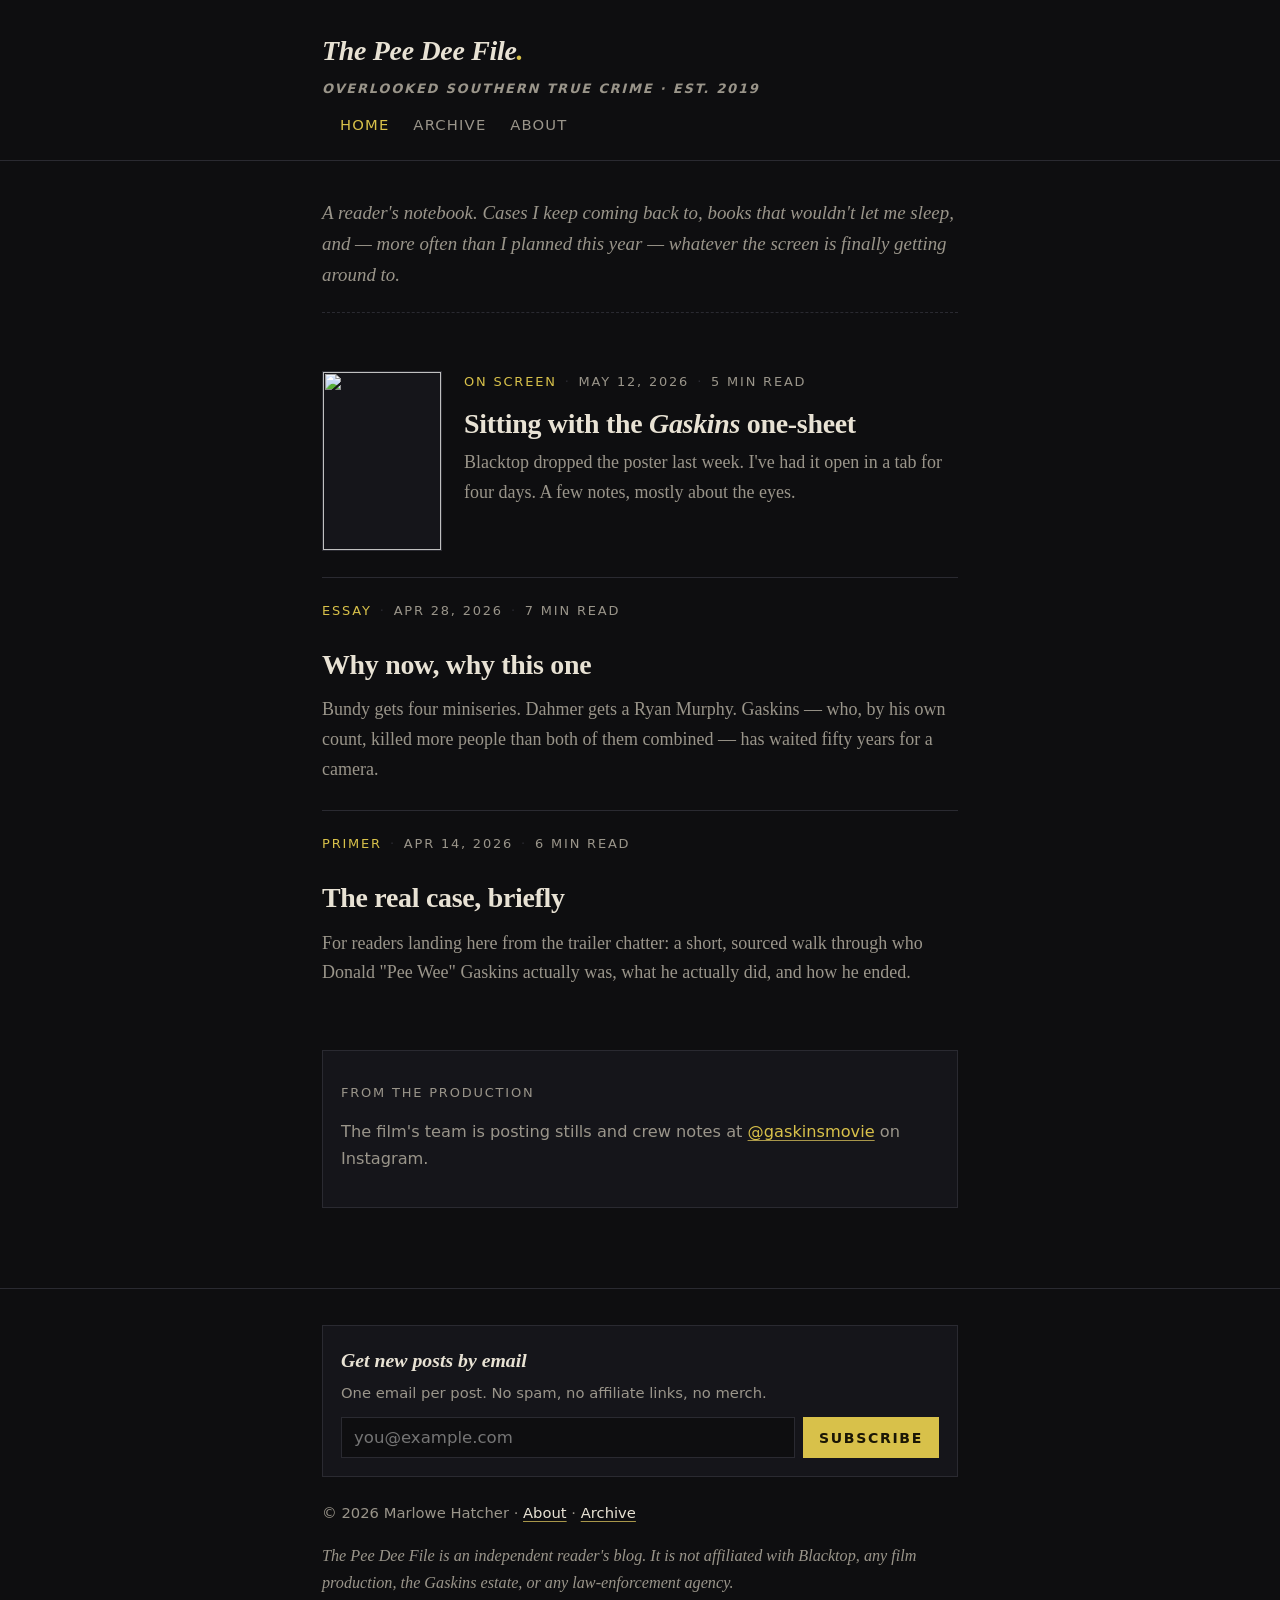
==== index.html @ aaaa408f "Update poster references to point to assets/ where image was uploaded" ====
<!doctype html>
<html lang="en">
<head>
  <meta charset="utf-8">
  <meta name="viewport" content="width=device-width,initial-scale=1">
  <title>The Pee Dee File — overlooked Southern true crime</title>
  <meta name="description" content="A reader's notebook on overlooked Southern true crime, kept by Marlowe Hatcher.">
  <link rel="stylesheet" href="assets/css/style.css">
  <meta property="og:title" content="The Pee Dee File">
  <meta property="og:description" content="A reader's notebook on overlooked Southern true crime.">
  <meta property="og:type" content="website">
  <meta name="twitter:card" content="summary">
  <!-- Analytics: Plausible (swap data-domain for your own) -->
  <script defer data-domain="peedeefile.example" src="https://plausible.io/js/script.js"></script>
</head>
<body>
  <header class="masthead">
    <div class="container masthead-inner">
      <a class="brand" href="./">The Pee Dee File<span class="dot">.</span>
        <span class="tagline">Overlooked Southern true crime · est. 2019</span>
      </a>
      <nav class="nav" aria-label="Primary">
        <a href="./" aria-current="page">Home</a>
        <a href="archive.html">Archive</a>
        <a href="about.html">About</a>
      </nav>
    </div>
  </header>

  <main class="container">
    <p class="lede">A reader's notebook. Cases I keep coming back to, books that wouldn't let me sleep, and — more often than I planned this year — whatever the screen is finally getting around to.</p>

    <article class="post-card has-thumb">
      <a class="thumb" href="posts/poster-reaction.html" aria-hidden="true" tabindex="-1">
        <img src="assets/5e8c85be-13d2-4cdc-be91-5eb482a1c81d.jpeg" alt="" loading="lazy">
      </a>
      <div>
        <p class="post-meta"><span class="cat">On screen</span><span class="sep">·</span><time datetime="2026-05-12">May 12, 2026</time><span class="sep">·</span>5 min read</p>
        <h2><a href="posts/poster-reaction.html">Sitting with the <em>Gaskins</em> one-sheet</a></h2>
        <p class="dek">Blacktop dropped the poster last week. I've had it open in a tab for four days. A few notes, mostly about the eyes.</p>
      </div>
    </article>

    <article class="post-card">
      <p class="post-meta"><span class="cat">Essay</span><span class="sep">·</span><time datetime="2026-04-28">Apr 28, 2026</time><span class="sep">·</span>7 min read</p>
      <h2><a href="posts/why-now-why-this-story.html">Why now, why this one</a></h2>
      <p class="dek">Bundy gets four miniseries. Dahmer gets a Ryan Murphy. Gaskins — who, by his own count, killed more people than both of them combined — has waited fifty years for a camera.</p>
    </article>

    <article class="post-card">
      <p class="post-meta"><span class="cat">Primer</span><span class="sep">·</span><time datetime="2026-04-14">Apr 14, 2026</time><span class="sep">·</span>6 min read</p>
      <h2><a href="posts/the-real-case-briefly.html">The real case, briefly</a></h2>
      <p class="dek">For readers landing here from the trailer chatter: a short, sourced walk through who Donald "Pee Wee" Gaskins actually was, what he actually did, and how he ended.</p>
    </article>

    <aside class="ig-card" aria-label="From the production">
      <p class="ig-head">From the production</p>
      <blockquote class="instagram-media" data-instgrm-permalink="https://www.instagram.com/gaskinsmovie/" data-instgrm-version="14" style="margin:0;">
        <p class="ig-fallback">The film's team is posting stills and crew notes at <a href="https://www.instagram.com/gaskinsmovie/" target="_blank" rel="noopener">@gaskinsmovie</a> on Instagram.</p>
      </blockquote>
      <script async src="//www.instagram.com/embed.js"></script>
    </aside>
  </main>

  <footer class="site-footer">
    <div class="container">
      <section class="newsletter" aria-label="Subscribe by email">
        <h4>Get new posts by email</h4>
        <p>One email per post. No spam, no affiliate links, no merch.</p>
        <form class="buttondown-form" action="https://buttondown.email/api/emails/embed-subscribe/YOUR-BUTTONDOWN-USERNAME" method="post" target="_blank">
          <input type="email" name="email" placeholder="you@example.com" aria-label="Email address" required>
          <button type="submit">Subscribe</button>
        </form>
      </section>
      <p>© 2026 Marlowe Hatcher · <a href="about.html">About</a> · <a href="archive.html">Archive</a></p>
      <p class="disclaimer">The Pee Dee File is an independent reader's blog. It is not affiliated with Blacktop, any film production, the Gaskins estate, or any law-enforcement agency.</p>
    </div>
  </footer>
  <script src="assets/js/main.js" defer></script>
</body>
</html>
---- assets/css/style.css ----
:root {
  --bg: #0e0e10;
  --surface: #15151a;
  --surface-2: #1c1c22;
  --text: #e8e2d4;
  --muted: #9a958a;
  --rule: #2a2a31;
  --accent: #d8c14a;
  --accent-dim: #a8964a;
  --danger: #c54a3b;
  --serif: "Source Serif 4", "Source Serif Pro", Georgia, "Times New Roman", serif;
  --sans: "Inter", system-ui, -apple-system, "Segoe UI", Roboto, sans-serif;
  --measure: 680px;
}

* { box-sizing: border-box; }

html, body {
  margin: 0;
  padding: 0;
  background: var(--bg);
  color: var(--text);
  font-family: var(--serif);
  font-size: 18px;
  line-height: 1.65;
  -webkit-font-smoothing: antialiased;
  text-rendering: optimizeLegibility;
}

img { max-width: 100%; height: auto; display: block; }

a {
  color: var(--text);
  text-decoration: underline;
  text-decoration-color: var(--accent-dim);
  text-underline-offset: 3px;
  text-decoration-thickness: 1px;
  transition: color .15s ease, text-decoration-color .15s ease;
}
a:hover { color: var(--accent); text-decoration-color: var(--accent); }

.container {
  max-width: var(--measure);
  margin: 0 auto;
  padding: 0 22px;
}

.wide {
  max-width: 940px;
  margin: 0 auto;
  padding: 0 22px;
}

/* ── Masthead ─────────────────────────────────────────────── */
.masthead {
  border-bottom: 1px solid var(--rule);
  padding: 28px 0 22px;
  margin-bottom: 36px;
}
.masthead-inner {
  display: flex;
  align-items: baseline;
  justify-content: space-between;
  flex-wrap: wrap;
  gap: 14px;
}
.brand {
  font-family: var(--serif);
  font-weight: 700;
  font-style: italic;
  font-size: 1.55rem;
  letter-spacing: -.01em;
  color: var(--text);
  text-decoration: none;
}
.brand .dot { color: var(--accent); }
.tagline {
  display: block;
  font-family: var(--sans);
  font-size: .72rem;
  letter-spacing: .14em;
  text-transform: uppercase;
  color: var(--muted);
  margin-top: 4px;
}
.nav {
  font-family: var(--sans);
  font-size: .82rem;
  letter-spacing: .08em;
  text-transform: uppercase;
}
.nav a {
  margin-left: 18px;
  text-decoration: none;
  color: var(--muted);
}
.nav a:hover, .nav a[aria-current="page"] { color: var(--accent); }

/* ── Post list ────────────────────────────────────────────── */
.lede {
  font-family: var(--serif);
  font-style: italic;
  color: var(--muted);
  font-size: 1.05rem;
  margin: 0 0 36px;
  padding-bottom: 22px;
  border-bottom: 1px dashed var(--rule);
}

.post-card {
  display: grid;
  grid-template-columns: 1fr;
  gap: 6px;
  padding: 22px 0 26px;
  border-bottom: 1px solid var(--rule);
}
.post-card:last-of-type { border-bottom: none; }

.post-card.has-thumb {
  grid-template-columns: 120px 1fr;
  gap: 22px;
}
.post-card .thumb {
  width: 120px;
  aspect-ratio: 2/3;
  background: var(--surface);
  border: 1px solid var(--rule);
  overflow: hidden;
}
.post-card .thumb img { width: 100%; height: 100%; object-fit: cover; }

.post-meta {
  font-family: var(--sans);
  font-size: .72rem;
  letter-spacing: .14em;
  text-transform: uppercase;
  color: var(--muted);
}
.post-meta .cat { color: var(--accent); }
.post-meta .sep { color: var(--rule); margin: 0 8px; }

.post-card h2 {
  font-family: var(--serif);
  font-size: 1.55rem;
  line-height: 1.2;
  margin: 6px 0 8px;
  letter-spacing: -.01em;
}
.post-card h2 a { text-decoration: none; }
.post-card .dek {
  color: var(--muted);
  margin: 0;
  font-size: 1rem;
}

/* ── Article ──────────────────────────────────────────────── */
.article-header {
  margin-bottom: 30px;
  padding-bottom: 22px;
  border-bottom: 1px dashed var(--rule);
}
.article-header h1 {
  font-family: var(--serif);
  font-size: 2.2rem;
  line-height: 1.15;
  letter-spacing: -.015em;
  margin: 10px 0 12px;
}
.article-header .dek {
  font-style: italic;
  color: var(--muted);
  font-size: 1.1rem;
  margin: 0;
}
.byline {
  font-family: var(--sans);
  font-size: .78rem;
  letter-spacing: .1em;
  text-transform: uppercase;
  color: var(--muted);
  margin-top: 18px;
}
.byline .author { color: var(--text); }

.hero {
  margin: 28px 0 6px;
  border: 1px solid var(--rule);
  background: var(--surface);
}
.hero img { width: 100%; }
.hero-caption {
  font-family: var(--sans);
  font-size: .78rem;
  color: var(--muted);
  text-align: center;
  margin: 8px 0 28px;
}

article p { margin: 0 0 1.1em; }
article h2 {
  font-family: var(--serif);
  font-size: 1.4rem;
  margin: 2em 0 .5em;
  letter-spacing: -.01em;
}
article blockquote {
  margin: 1.4em 0;
  padding: .2em 0 .2em 18px;
  border-left: 3px solid var(--accent);
  color: var(--text);
  font-style: italic;
  font-size: 1.05rem;
}
article hr {
  border: 0;
  border-top: 1px dashed var(--rule);
  margin: 2em 0;
}
.content-warning {
  font-family: var(--sans);
  font-size: .82rem;
  background: var(--surface);
  border-left: 3px solid var(--danger);
  padding: 12px 14px;
  color: var(--muted);
  margin: 0 0 28px;
}
.content-warning strong { color: var(--text); letter-spacing: .04em; }

/* ── IG embed card ────────────────────────────────────────── */
.ig-card {
  margin: 36px 0 0;
  padding: 18px;
  background: var(--surface);
  border: 1px solid var(--rule);
}
.ig-card .ig-head {
  font-family: var(--sans);
  font-size: .72rem;
  letter-spacing: .14em;
  text-transform: uppercase;
  color: var(--muted);
  margin-bottom: 12px;
}
.ig-card .ig-fallback {
  font-family: var(--sans);
  font-size: .9rem;
  color: var(--muted);
}
.ig-card .ig-fallback a { color: var(--accent); }

/* ── Comments ─────────────────────────────────────────────── */
.comments {
  margin-top: 48px;
  padding-top: 24px;
  border-top: 1px solid var(--rule);
}
.comments h3 {
  font-family: var(--sans);
  font-size: .78rem;
  letter-spacing: .14em;
  text-transform: uppercase;
  color: var(--muted);
  margin: 0 0 12px;
}
.comments-placeholder {
  font-family: var(--sans);
  font-size: .88rem;
  color: var(--muted);
  padding: 18px;
  background: var(--surface);
  border: 1px dashed var(--rule);
}
.comments-placeholder code {
  background: var(--surface-2);
  padding: 1px 6px;
  font-size: .82rem;
}

/* ── Footer + newsletter ─────────────────────────────────── */
.site-footer {
  margin-top: 80px;
  padding: 36px 0 28px;
  border-top: 1px solid var(--rule);
  font-family: var(--sans);
  font-size: .82rem;
  color: var(--muted);
}
.newsletter {
  margin: 0 0 24px;
  padding: 18px;
  background: var(--surface);
  border: 1px solid var(--rule);
}
.newsletter h4 {
  font-family: var(--serif);
  font-style: italic;
  font-weight: 600;
  font-size: 1.1rem;
  color: var(--text);
  margin: 0 0 4px;
}
.newsletter p { margin: 0 0 12px; color: var(--muted); }
.newsletter form {
  display: flex;
  gap: 8px;
  flex-wrap: wrap;
}
.newsletter input[type="email"] {
  flex: 1 1 220px;
  background: var(--bg);
  border: 1px solid var(--rule);
  color: var(--text);
  font-family: var(--sans);
  font-size: .92rem;
  padding: 10px 12px;
  outline: none;
}
.newsletter input[type="email"]:focus { border-color: var(--accent); }
.newsletter button {
  background: var(--accent);
  color: #1a1605;
  border: 0;
  font-family: var(--sans);
  font-size: .78rem;
  letter-spacing: .12em;
  text-transform: uppercase;
  font-weight: 600;
  padding: 10px 16px;
  cursor: pointer;
}
.newsletter button:hover { background: #ead46a; }
.newsletter .thanks { color: var(--accent); font-family: var(--sans); font-size: .9rem; }

.disclaimer {
  font-style: italic;
  color: var(--muted);
  margin-top: 18px;
  font-family: var(--serif);
  font-size: .9rem;
}

/* ── Utility / responsive ─────────────────────────────────── */
@media (max-width: 540px) {
  body { font-size: 17px; }
  .masthead-inner { flex-direction: column; align-items: flex-start; }
  .nav a { margin: 0 16px 0 0; }
  .post-card.has-thumb { grid-template-columns: 1fr; }
  .post-card.has-thumb .thumb { width: 100%; max-width: 220px; aspect-ratio: 2/3; }
  .article-header h1 { font-size: 1.7rem; }
}

::selection { background: var(--accent); color: #1a1605; }
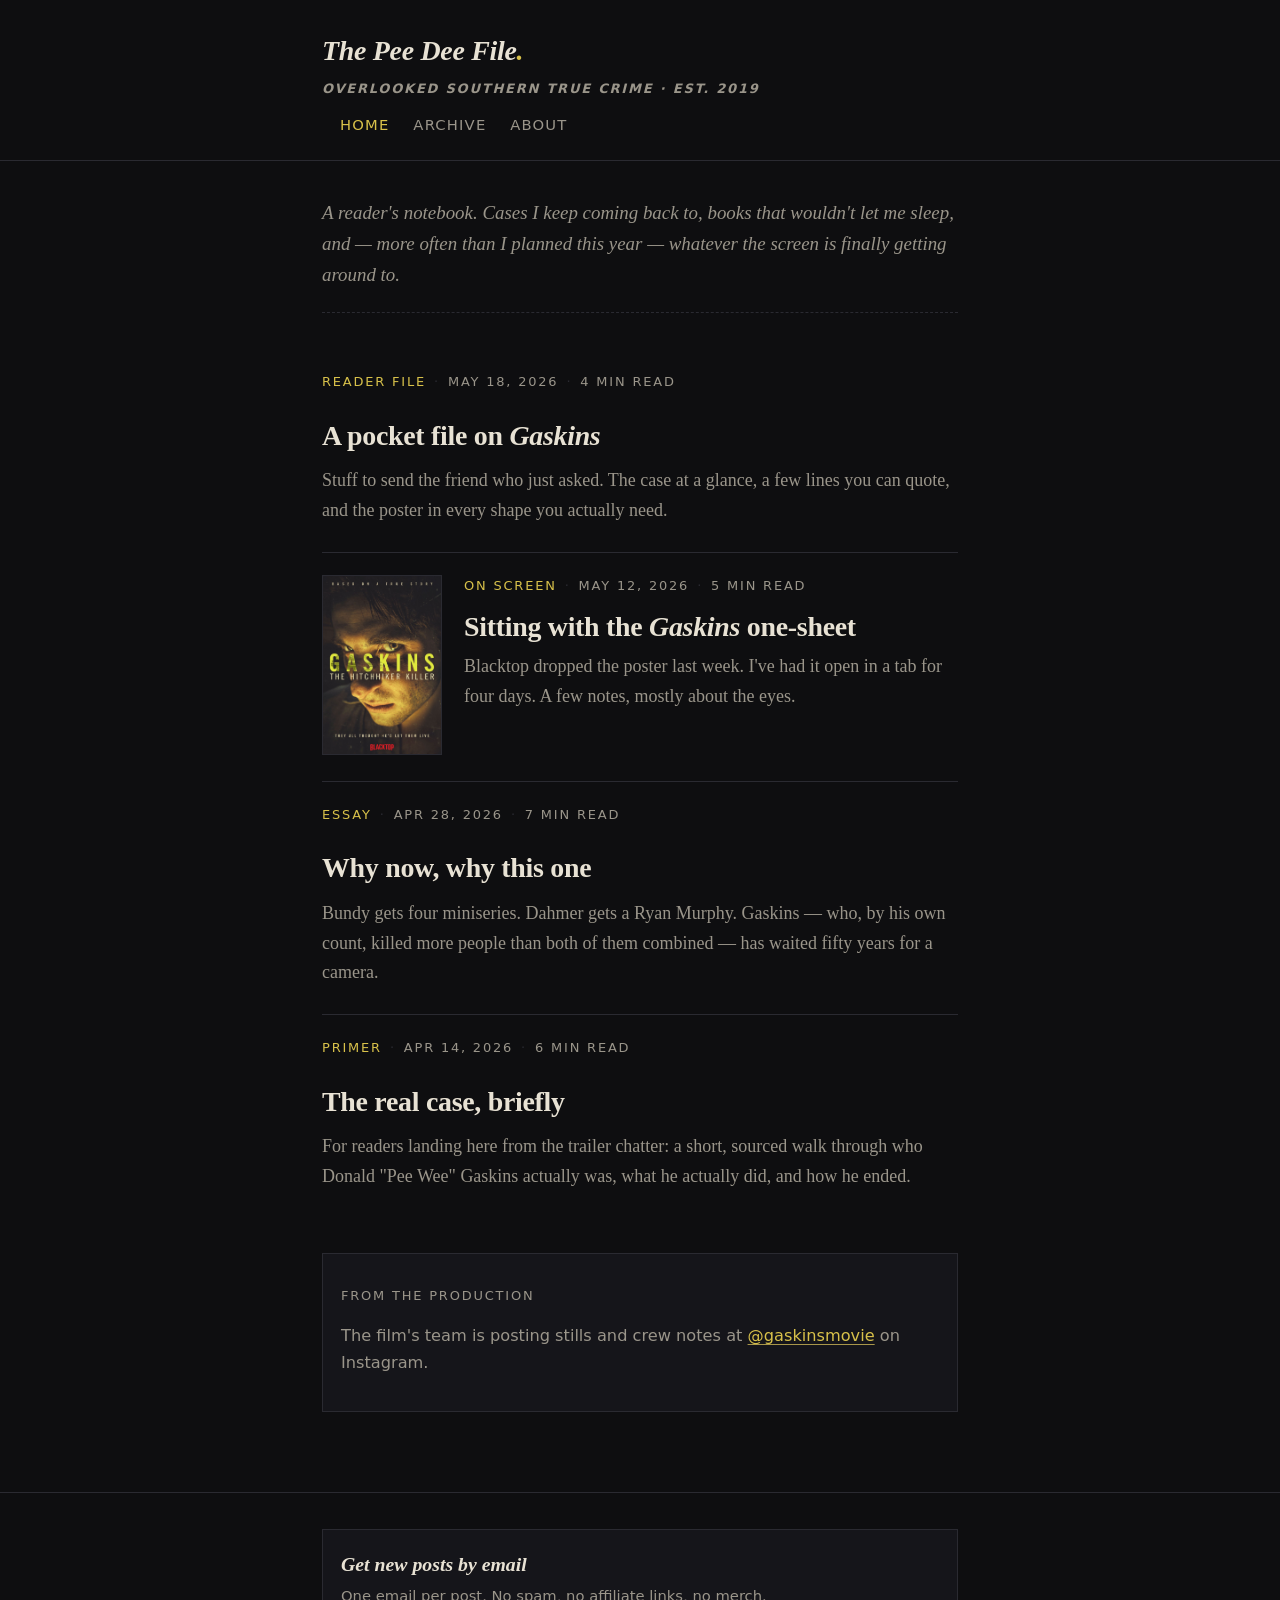
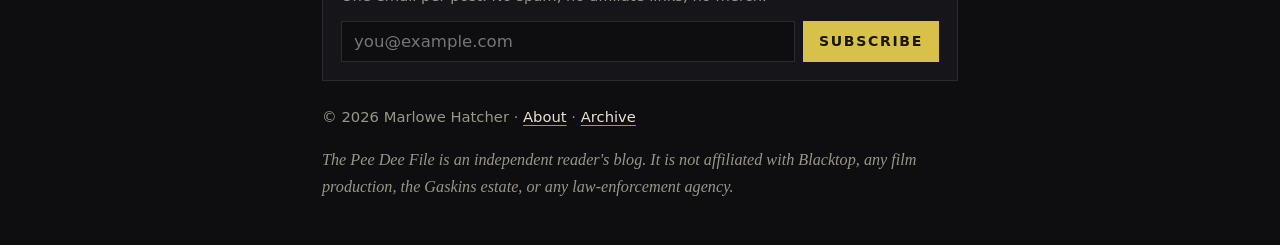
==== commit d4f6837a: "Add 'pocket file' shareables post and social card images A creator/reader kit page in Marlowe's voic" ====
--- a/index.html
+++ b/index.html
@@ -8,8 +8,10 @@
   <link rel="stylesheet" href="assets/css/style.css">
   <meta property="og:title" content="The Pee Dee File">
   <meta property="og:description" content="A reader's notebook on overlooked Southern true crime.">
+  <meta property="og:image" content="assets/kit/gaskins-og-1200x630.jpg">
   <meta property="og:type" content="website">
-  <meta name="twitter:card" content="summary">
+  <meta name="twitter:card" content="summary_large_image">
+  <meta name="twitter:image" content="assets/kit/gaskins-og-1200x630.jpg">
   <!-- Analytics: Plausible (swap data-domain for your own) -->
   <script defer data-domain="peedeefile.example" src="https://plausible.io/js/script.js"></script>
 </head>
@@ -29,6 +31,12 @@
 
   <main class="container">
     <p class="lede">A reader's notebook. Cases I keep coming back to, books that wouldn't let me sleep, and — more often than I planned this year — whatever the screen is finally getting around to.</p>
+
+    <article class="post-card">
+      <p class="post-meta"><span class="cat">Reader file</span><span class="sep">·</span><time datetime="2026-05-18">May 18, 2026</time><span class="sep">·</span>4 min read</p>
+      <h2><a href="posts/pocket-file-gaskins.html">A pocket file on <em>Gaskins</em></a></h2>
+      <p class="dek">Stuff to send the friend who just asked. The case at a glance, a few lines you can quote, and the poster in every shape you actually need.</p>
+    </article>
 
     <article class="post-card has-thumb">
       <a class="thumb" href="posts/poster-reaction.html" aria-hidden="true" tabindex="-1">
--- a/assets/css/style.css
+++ b/assets/css/style.css
@@ -340,6 +340,132 @@
   font-size: .9rem;
 }
 
+/* ── Pocket file / shareables ─────────────────────────────── */
+.quote-card {
+  background: var(--surface);
+  border: 1px solid var(--rule);
+  border-left: 3px solid var(--accent);
+  padding: 22px 24px;
+  margin: 18px 0;
+}
+.quote-card p {
+  font-family: var(--serif);
+  font-style: italic;
+  font-size: 1.18rem;
+  line-height: 1.45;
+  margin: 0 0 12px;
+  color: var(--text);
+}
+.quote-card .attr {
+  font-family: var(--sans);
+  font-size: .72rem;
+  letter-spacing: .14em;
+  text-transform: uppercase;
+  color: var(--muted);
+  margin: 0;
+}
+.quote-card .attr a { color: var(--muted); text-decoration-color: var(--rule); }
+.quote-card .attr a:hover { color: var(--accent); text-decoration-color: var(--accent); }
+
+.stat-grid {
+  display: grid;
+  grid-template-columns: repeat(2, 1fr);
+  gap: 1px;
+  background: var(--rule);
+  border: 1px solid var(--rule);
+  margin: 24px 0;
+}
+.stat-grid .stat {
+  background: var(--surface);
+  padding: 18px 18px 16px;
+}
+.stat-grid .num {
+  font-family: var(--serif);
+  font-size: 2rem;
+  line-height: 1.1;
+  color: var(--accent);
+  letter-spacing: -.01em;
+  display: block;
+}
+.stat-grid .label {
+  font-family: var(--sans);
+  font-size: .72rem;
+  letter-spacing: .14em;
+  text-transform: uppercase;
+  color: var(--muted);
+  margin-top: 4px;
+  display: block;
+}
+
+.kit-grid {
+  display: grid;
+  grid-template-columns: repeat(2, 1fr);
+  gap: 14px;
+  margin: 18px 0 8px;
+}
+.kit-card {
+  background: var(--surface);
+  border: 1px solid var(--rule);
+  padding: 14px;
+  display: flex;
+  flex-direction: column;
+  gap: 10px;
+}
+.kit-card .preview {
+  background: var(--bg);
+  border: 1px solid var(--rule);
+  aspect-ratio: 16/9;
+  overflow: hidden;
+  display: flex;
+  align-items: center;
+  justify-content: center;
+}
+.kit-card .preview img { max-width: 100%; max-height: 100%; object-fit: contain; }
+.kit-card .kit-label {
+  font-family: var(--sans);
+  font-size: .82rem;
+  color: var(--text);
+  margin: 0;
+}
+.kit-card .kit-dims {
+  font-family: var(--sans);
+  font-size: .7rem;
+  letter-spacing: .12em;
+  text-transform: uppercase;
+  color: var(--muted);
+  margin: 0;
+}
+.kit-card .dl {
+  font-family: var(--sans);
+  font-size: .72rem;
+  letter-spacing: .12em;
+  text-transform: uppercase;
+  color: var(--accent);
+  text-decoration: none;
+  border: 1px solid var(--accent-dim);
+  padding: 8px 10px;
+  text-align: center;
+  margin-top: auto;
+}
+.kit-card .dl:hover { background: var(--accent); color: #1a1605; }
+
+.tag-row {
+  font-family: var(--sans);
+  font-size: .85rem;
+  color: var(--muted);
+  line-height: 2;
+  margin: 8px 0 1.4em;
+}
+.tag-row code {
+  background: var(--surface-2);
+  border: 1px solid var(--rule);
+  color: var(--text);
+  padding: 2px 8px;
+  margin-right: 6px;
+  font-size: .82rem;
+  font-family: var(--sans);
+}
+
 /* ── Utility / responsive ─────────────────────────────────── */
 @media (max-width: 540px) {
   body { font-size: 17px; }
@@ -348,6 +474,8 @@
   .post-card.has-thumb { grid-template-columns: 1fr; }
   .post-card.has-thumb .thumb { width: 100%; max-width: 220px; aspect-ratio: 2/3; }
   .article-header h1 { font-size: 1.7rem; }
+  .stat-grid { grid-template-columns: 1fr; }
+  .kit-grid { grid-template-columns: 1fr; }
 }
 
 ::selection { background: var(--accent); color: #1a1605; }
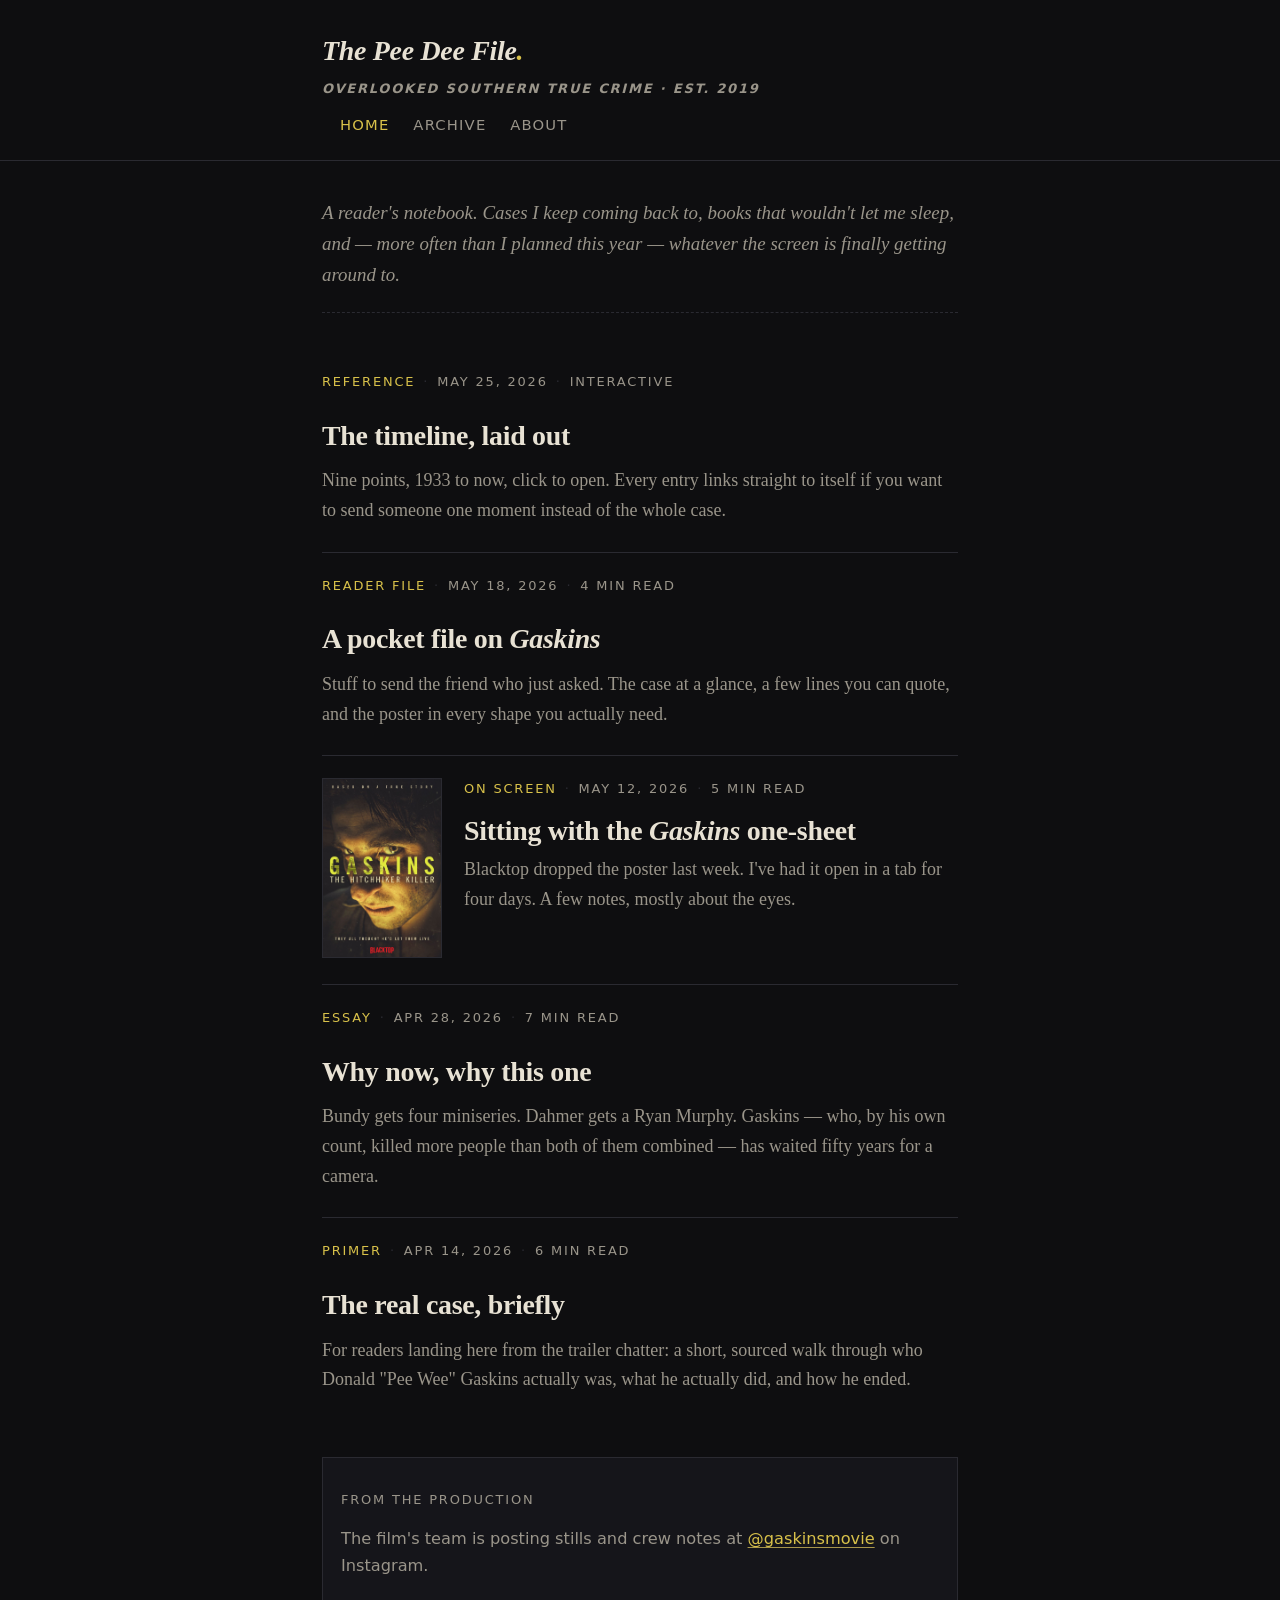
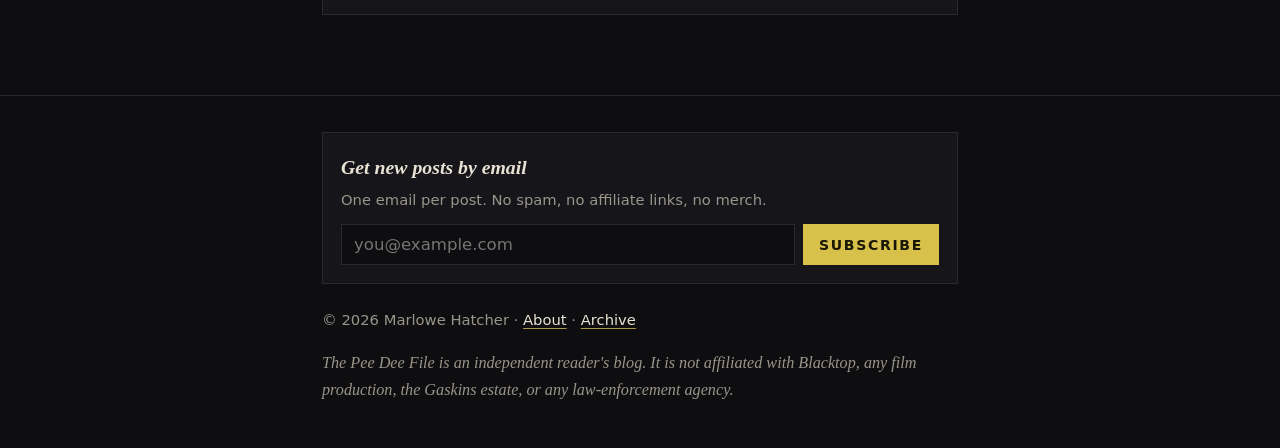
==== commit f3b7a23d: "Add interactive, deep-linkable Gaskins case timeline Nine-entry vertical timeline (1933 to the 2026 " ====
--- a/index.html
+++ b/index.html
@@ -31,6 +31,12 @@
 
   <main class="container">
     <p class="lede">A reader's notebook. Cases I keep coming back to, books that wouldn't let me sleep, and — more often than I planned this year — whatever the screen is finally getting around to.</p>
+
+    <article class="post-card">
+      <p class="post-meta"><span class="cat">Reference</span><span class="sep">·</span><time datetime="2026-05-25">May 25, 2026</time><span class="sep">·</span>interactive</p>
+      <h2><a href="posts/gaskins-timeline.html">The timeline, laid out</a></h2>
+      <p class="dek">Nine points, 1933 to now, click to open. Every entry links straight to itself if you want to send someone one moment instead of the whole case.</p>
+    </article>
 
     <article class="post-card">
       <p class="post-meta"><span class="cat">Reader file</span><span class="sep">·</span><time datetime="2026-05-18">May 18, 2026</time><span class="sep">·</span>4 min read</p>
--- a/assets/css/style.css
+++ b/assets/css/style.css
@@ -466,6 +466,95 @@
   font-family: var(--sans);
 }
 
+/* ── Interactive timeline ─────────────────────────────────── */
+.timeline {
+  position: relative;
+  margin: 26px 0 32px;
+  padding-left: 26px;
+}
+.timeline::before {
+  content: "";
+  position: absolute;
+  left: 5px;
+  top: 6px;
+  bottom: 6px;
+  width: 2px;
+  background: var(--rule);
+}
+.t-entry {
+  border: none;
+  background: none;
+  margin: 0;
+}
+.t-entry summary {
+  cursor: pointer;
+  list-style: none;
+  position: relative;
+  padding: 14px 0 14px 22px;
+  display: flex;
+  flex-wrap: wrap;
+  align-items: baseline;
+  gap: 10px;
+}
+.t-entry summary::-webkit-details-marker { display: none; }
+.t-entry summary::before {
+  content: "";
+  position: absolute;
+  left: -26px;
+  top: 20px;
+  width: 10px;
+  height: 10px;
+  border-radius: 50%;
+  background: var(--bg);
+  border: 2px solid var(--accent-dim);
+  transition: background .15s ease, border-color .15s ease;
+}
+.t-entry[open] summary::before {
+  background: var(--accent);
+  border-color: var(--accent);
+}
+.t-year {
+  font-family: var(--sans);
+  font-weight: 700;
+  font-size: .82rem;
+  letter-spacing: .06em;
+  color: var(--accent);
+  white-space: nowrap;
+}
+.t-title {
+  font-family: var(--serif);
+  font-size: 1.12rem;
+  color: var(--text);
+}
+.t-cat {
+  font-family: var(--sans);
+  font-size: .64rem;
+  letter-spacing: .12em;
+  text-transform: uppercase;
+  padding: 2px 8px;
+  border: 1px solid var(--rule);
+  color: var(--muted);
+}
+.t-cat.cat-murder, .t-cat.cat-deathrow { color: var(--danger); border-color: var(--danger); }
+.t-cat.cat-legal, .t-cat.cat-film { color: var(--accent); border-color: var(--accent-dim); }
+.t-body {
+  padding: 0 0 22px 22px;
+  color: var(--muted);
+}
+.t-body p { margin: 0 0 1em; }
+.t-copy {
+  font-family: var(--sans);
+  font-size: .7rem;
+  letter-spacing: .1em;
+  text-transform: uppercase;
+  color: var(--accent);
+  background: none;
+  border: 1px solid var(--accent-dim);
+  padding: 7px 10px;
+  cursor: pointer;
+}
+.t-copy:hover { background: var(--accent); color: #1a1605; }
+
 /* ── Utility / responsive ─────────────────────────────────── */
 @media (max-width: 540px) {
   body { font-size: 17px; }
@@ -476,6 +565,8 @@
   .article-header h1 { font-size: 1.7rem; }
   .stat-grid { grid-template-columns: 1fr; }
   .kit-grid { grid-template-columns: 1fr; }
+  .t-entry summary { flex-direction: column; gap: 4px; padding-left: 20px; }
+  .t-entry summary::before { left: -24px; }
 }
 
 ::selection { background: var(--accent); color: #1a1605; }
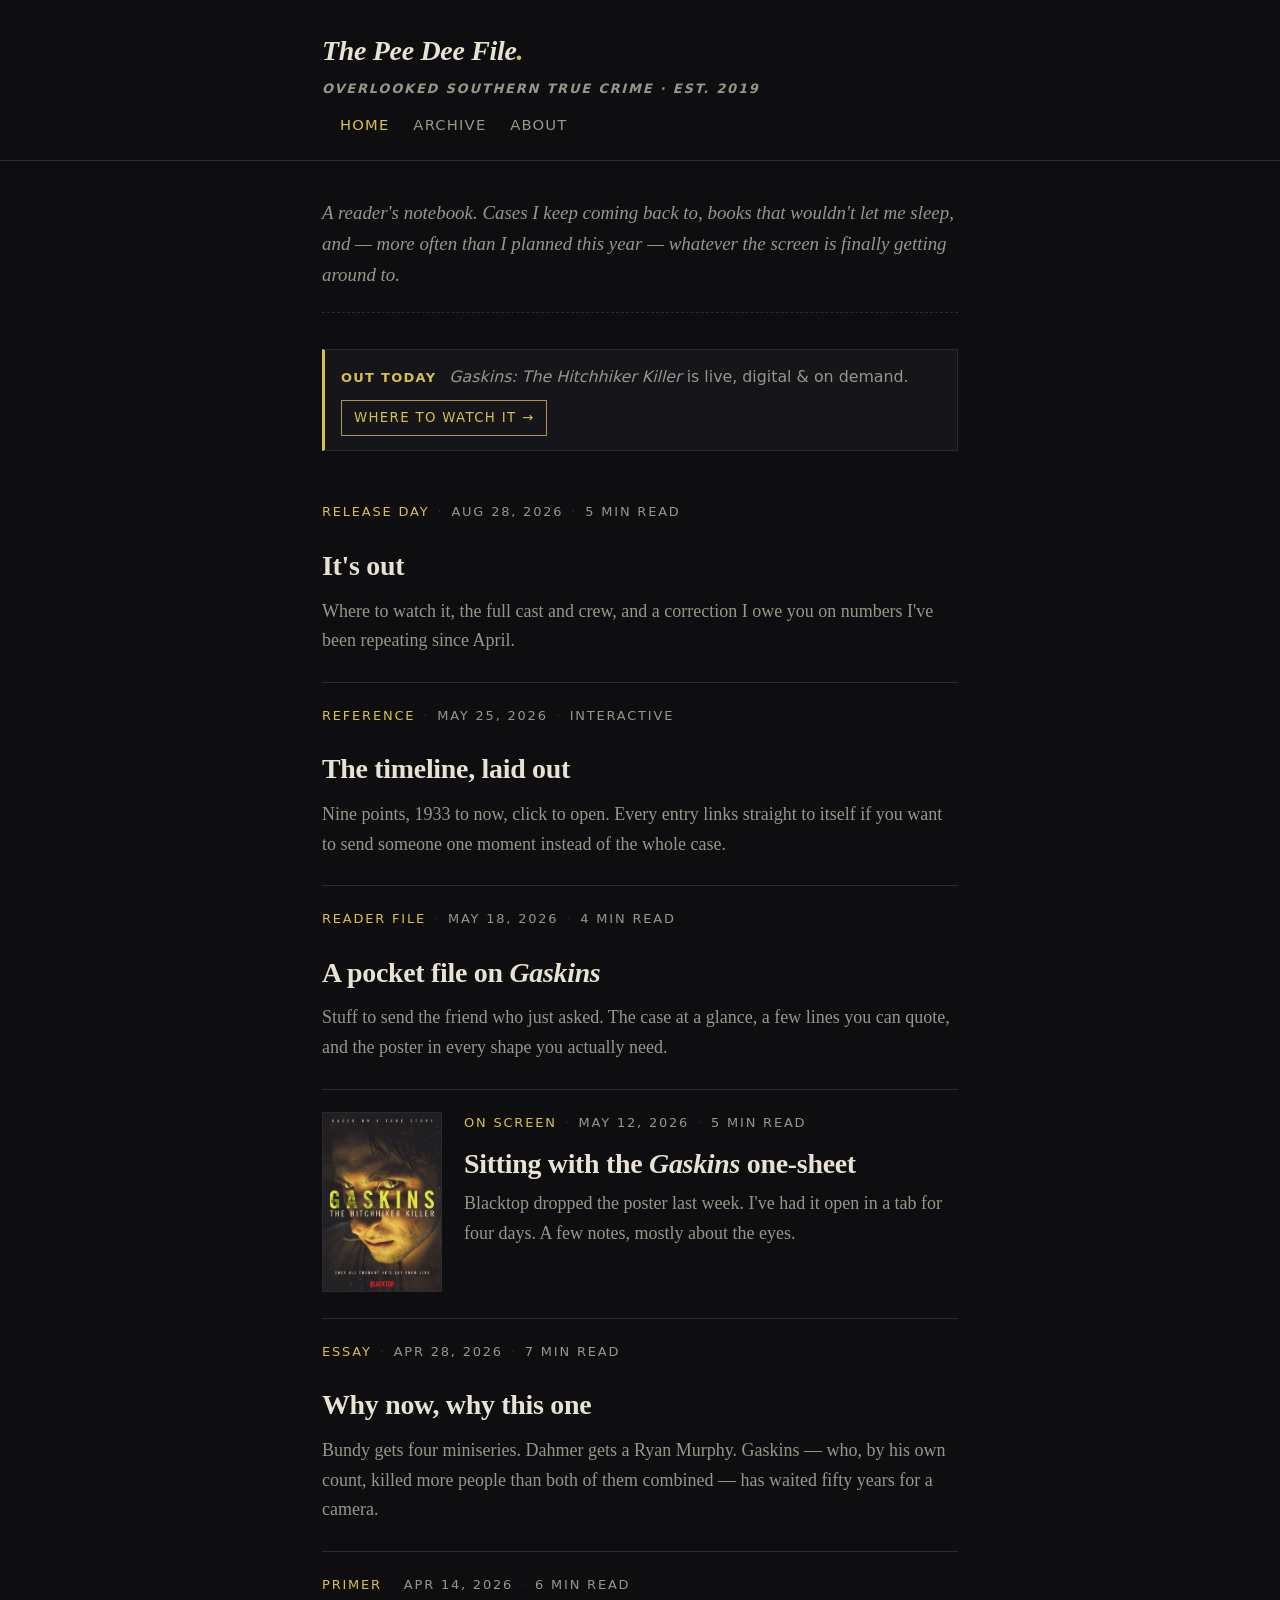
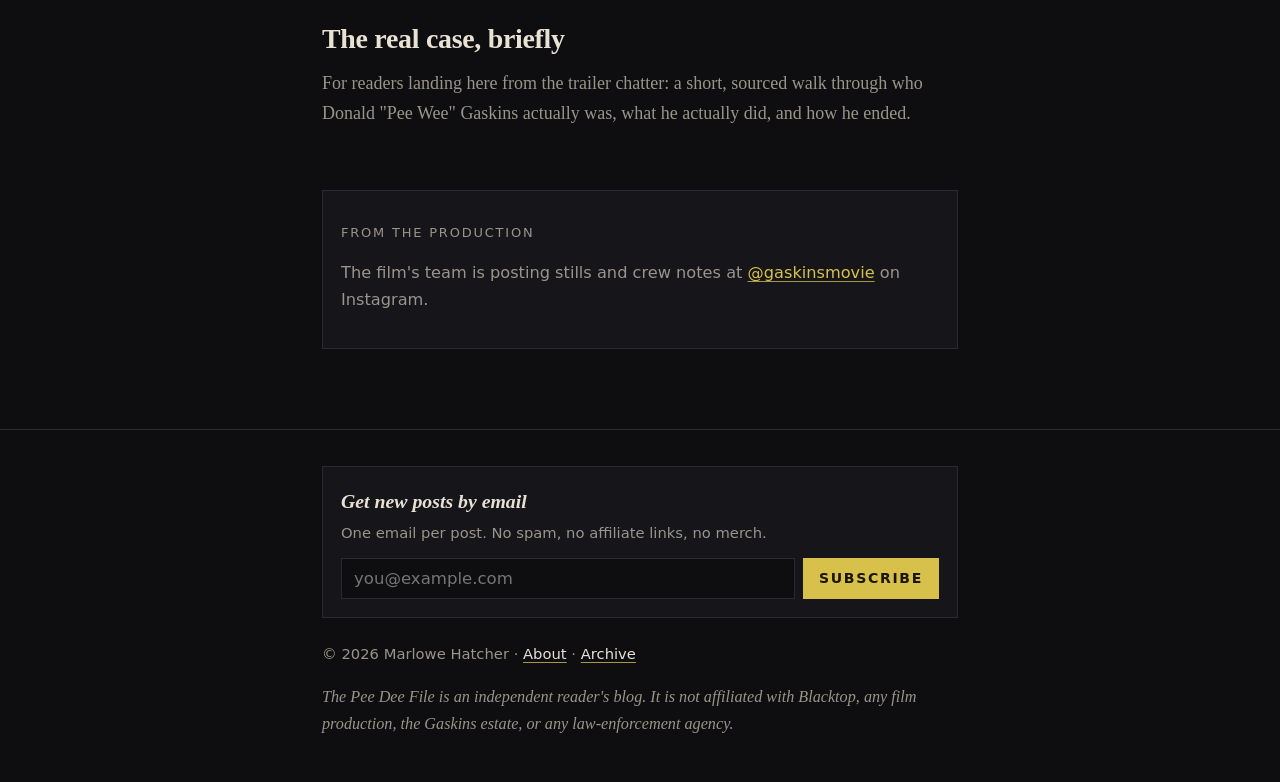
==== commit 70866f21: "Add release-day post with trailer, official credits, and a numbers correction Gaskins: The Hitchhike" ====
--- a/index.html
+++ b/index.html
@@ -31,6 +31,17 @@
 
   <main class="container">
     <p class="lede">A reader's notebook. Cases I keep coming back to, books that wouldn't let me sleep, and — more often than I planned this year — whatever the screen is finally getting around to.</p>
+
+    <div class="now-live">
+      <span><strong>Out today</strong> <em>Gaskins: The Hitchhiker Killer</em> is live, digital &amp; on demand.</span>
+      <a class="cta" href="posts/gaskins-out-now.html">Where to watch it →</a>
+    </div>
+
+    <article class="post-card">
+      <p class="post-meta"><span class="cat">Release day</span><span class="sep">·</span><time datetime="2026-08-28">Aug 28, 2026</time><span class="sep">·</span>5 min read</p>
+      <h2><a href="posts/gaskins-out-now.html">It's out</a></h2>
+      <p class="dek">Where to watch it, the full cast and crew, and a correction I owe you on numbers I've been repeating since April.</p>
+    </article>
 
     <article class="post-card">
       <p class="post-meta"><span class="cat">Reference</span><span class="sep">·</span><time datetime="2026-05-25">May 25, 2026</time><span class="sep">·</span>interactive</p>
--- a/assets/css/style.css
+++ b/assets/css/style.css
@@ -466,6 +466,89 @@
   font-family: var(--sans);
 }
 
+/* ── Release banner ───────────────────────────────────────── */
+.now-live {
+  font-family: var(--sans);
+  font-size: .88rem;
+  background: var(--surface);
+  border: 1px solid var(--rule);
+  border-left: 3px solid var(--accent);
+  padding: 14px 16px;
+  margin: 0 0 28px;
+  display: flex;
+  align-items: center;
+  justify-content: space-between;
+  flex-wrap: wrap;
+  gap: 10px;
+  color: var(--muted);
+}
+.now-live strong {
+  color: var(--accent);
+  letter-spacing: .1em;
+  text-transform: uppercase;
+  font-size: .72rem;
+  margin-right: 8px;
+}
+.now-live a.cta {
+  color: var(--accent);
+  text-decoration: none;
+  border: 1px solid var(--accent-dim);
+  padding: 6px 12px;
+  font-size: .74rem;
+  letter-spacing: .1em;
+  text-transform: uppercase;
+  white-space: nowrap;
+}
+.now-live a.cta:hover { background: var(--accent); color: #1a1605; }
+
+/* ── Video embed ──────────────────────────────────────────── */
+.video-embed {
+  position: relative;
+  width: 100%;
+  padding-top: 56.25%;
+  margin: 26px 0 8px;
+  background: var(--surface);
+  border: 1px solid var(--rule);
+}
+.video-embed iframe {
+  position: absolute;
+  inset: 0;
+  width: 100%;
+  height: 100%;
+  border: 0;
+}
+
+/* ── Credits table ────────────────────────────────────────── */
+.credits-table {
+  width: 100%;
+  border-collapse: collapse;
+  margin: 18px 0 28px;
+  font-family: var(--sans);
+  font-size: .88rem;
+}
+.credits-table td {
+  padding: 10px 0;
+  border-bottom: 1px solid var(--rule);
+  vertical-align: top;
+}
+.credits-table td:first-child {
+  color: var(--muted);
+  font-size: .7rem;
+  letter-spacing: .12em;
+  text-transform: uppercase;
+  width: 150px;
+  padding-right: 16px;
+  white-space: nowrap;
+}
+.credits-table td:last-child { color: var(--text); }
+
+.link-row {
+  font-family: var(--sans);
+  font-size: .92rem;
+  margin: 0 0 1.4em;
+}
+.link-row a { margin-right: 4px; }
+
 /* ── Interactive timeline ─────────────────────────────────── */
 .timeline {
   position: relative;
@@ -567,6 +650,12 @@
   .kit-grid { grid-template-columns: 1fr; }
   .t-entry summary { flex-direction: column; gap: 4px; padding-left: 20px; }
   .t-entry summary::before { left: -24px; }
+  .now-live { flex-direction: column; align-items: flex-start; }
+  .credits-table td:first-child { width: auto; display: block; padding-bottom: 2px; }
+  .credits-table td:last-child { display: block; padding-top: 0; }
+  .credits-table tr { display: block; padding: 10px 0; }
+  .credits-table td { border-bottom: none; padding: 0; }
+  .credits-table tr { border-bottom: 1px solid var(--rule); }
 }
 
 ::selection { background: var(--accent); color: #1a1605; }
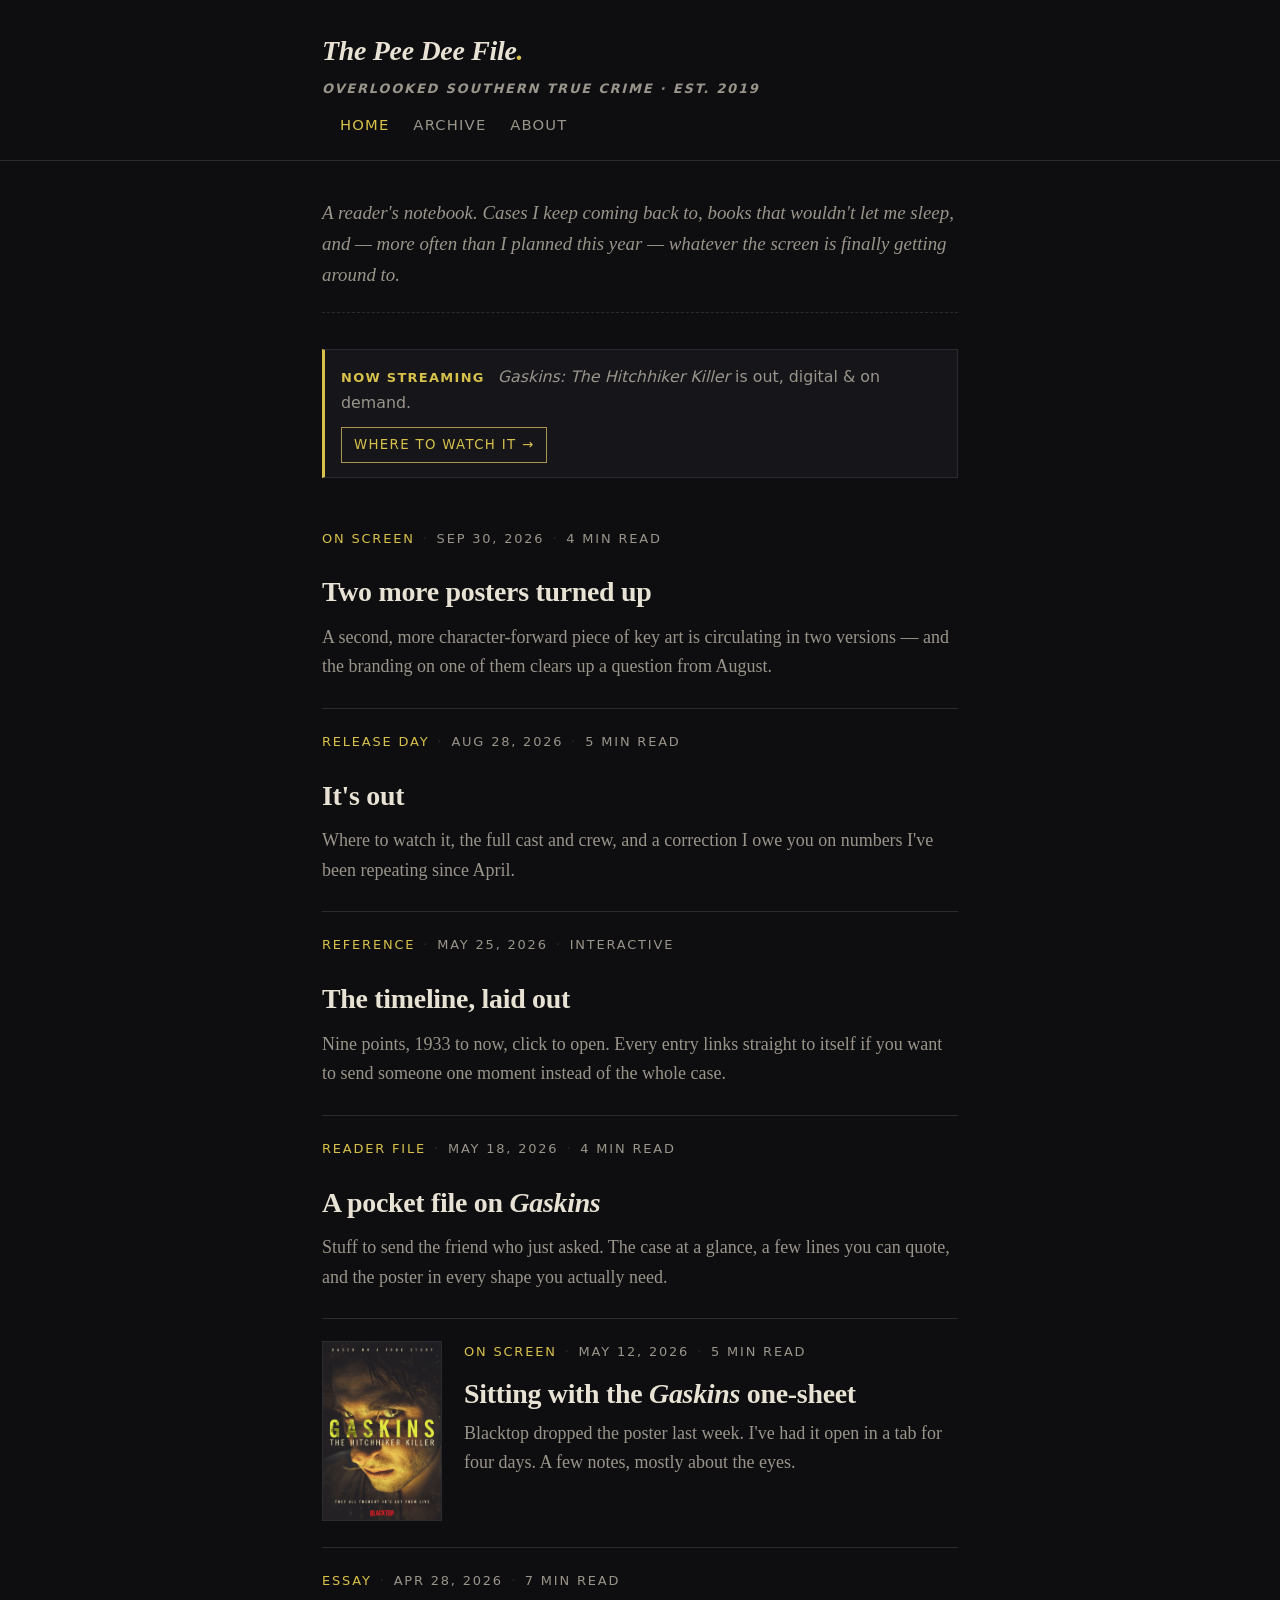
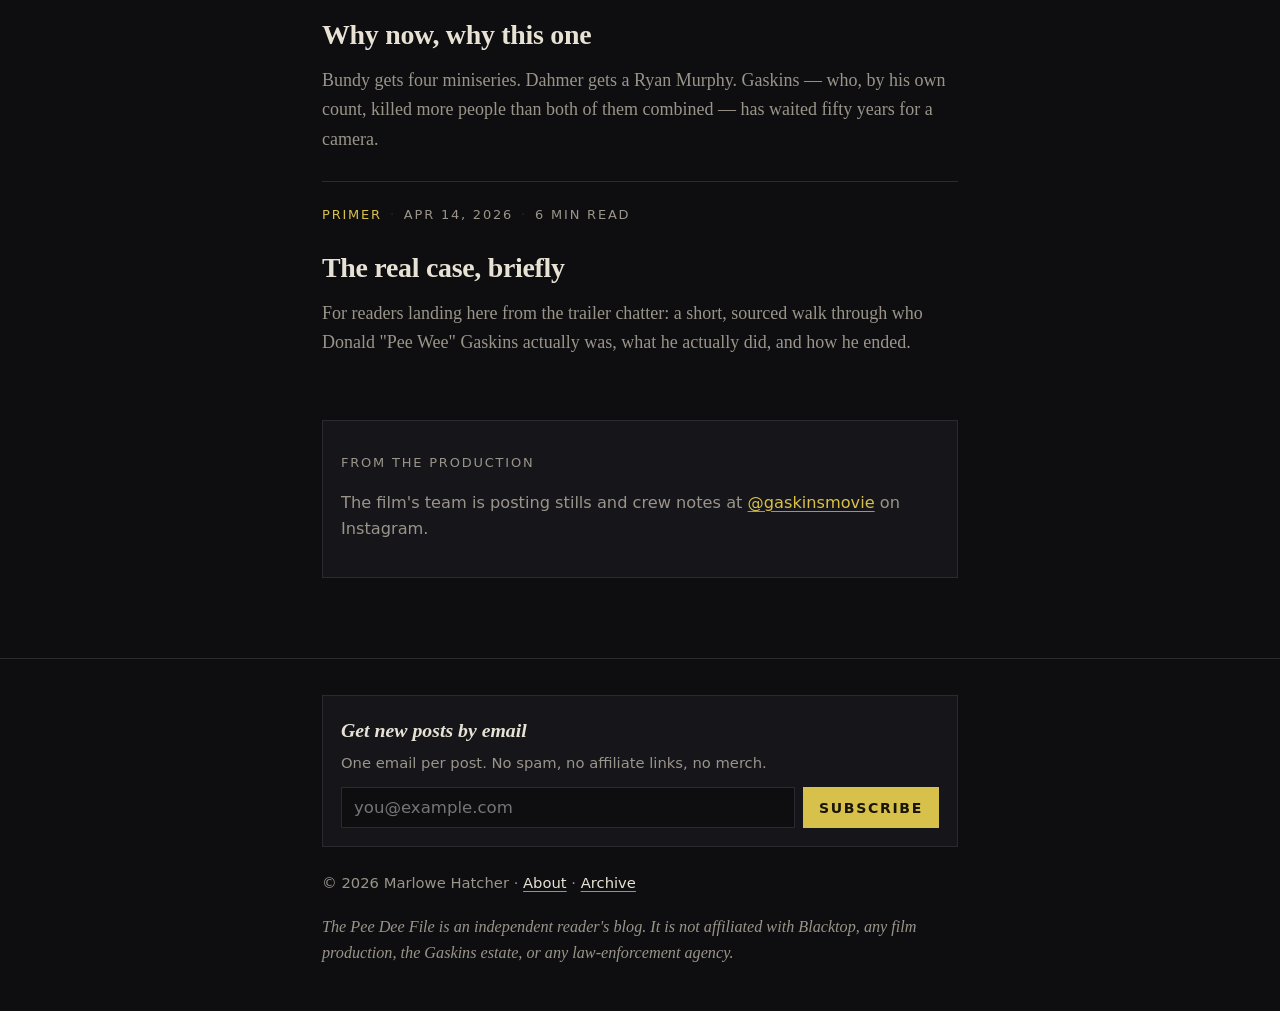
==== commit dafc9fa8: "Add two alternate posters and a post comparing them to the US one-sheet New key art surfaced: a char" ====
--- a/index.html
+++ b/index.html
@@ -33,9 +33,15 @@
     <p class="lede">A reader's notebook. Cases I keep coming back to, books that wouldn't let me sleep, and — more often than I planned this year — whatever the screen is finally getting around to.</p>
 
     <div class="now-live">
-      <span><strong>Out today</strong> <em>Gaskins: The Hitchhiker Killer</em> is live, digital &amp; on demand.</span>
+      <span><strong>Now streaming</strong> <em>Gaskins: The Hitchhiker Killer</em> is out, digital &amp; on demand.</span>
       <a class="cta" href="posts/gaskins-out-now.html">Where to watch it →</a>
     </div>
+
+    <article class="post-card">
+      <p class="post-meta"><span class="cat">On screen</span><span class="sep">·</span><time datetime="2026-09-30">Sep 30, 2026</time><span class="sep">·</span>4 min read</p>
+      <h2><a href="posts/gaskins-other-posters.html">Two more posters turned up</a></h2>
+      <p class="dek">A second, more character-forward piece of key art is circulating in two versions — and the branding on one of them clears up a question from August.</p>
+    </article>
 
     <article class="post-card">
       <p class="post-meta"><span class="cat">Release day</span><span class="sep">·</span><time datetime="2026-08-28">Aug 28, 2026</time><span class="sep">·</span>5 min read</p>
--- a/assets/css/style.css
+++ b/assets/css/style.css
@@ -549,6 +549,32 @@
 }
 .link-row a { margin-right: 4px; }
 
+/* ── Poster comparison ────────────────────────────────────── */
+.poster-compare {
+  display: grid;
+  grid-template-columns: repeat(2, minmax(0, 1fr));
+  gap: 20px;
+  margin: 26px 0 8px;
+  justify-items: center;
+}
+.poster-compare figure {
+  margin: 0;
+  width: 100%;
+  max-width: 260px;
+}
+.poster-compare img {
+  width: 100%;
+  border: 1px solid var(--rule);
+  background: var(--surface);
+}
+.poster-compare figcaption {
+  font-family: var(--sans);
+  font-size: .76rem;
+  color: var(--muted);
+  text-align: center;
+  margin-top: 8px;
+}
+
 /* ── Interactive timeline ─────────────────────────────────── */
 .timeline {
   position: relative;
@@ -651,6 +677,7 @@
   .t-entry summary { flex-direction: column; gap: 4px; padding-left: 20px; }
   .t-entry summary::before { left: -24px; }
   .now-live { flex-direction: column; align-items: flex-start; }
+  .poster-compare { grid-template-columns: 1fr; }
   .credits-table td:first-child { width: auto; display: block; padding-bottom: 2px; }
   .credits-table td:last-child { display: block; padding-top: 0; }
   .credits-table tr { display: block; padding: 10px 0; }
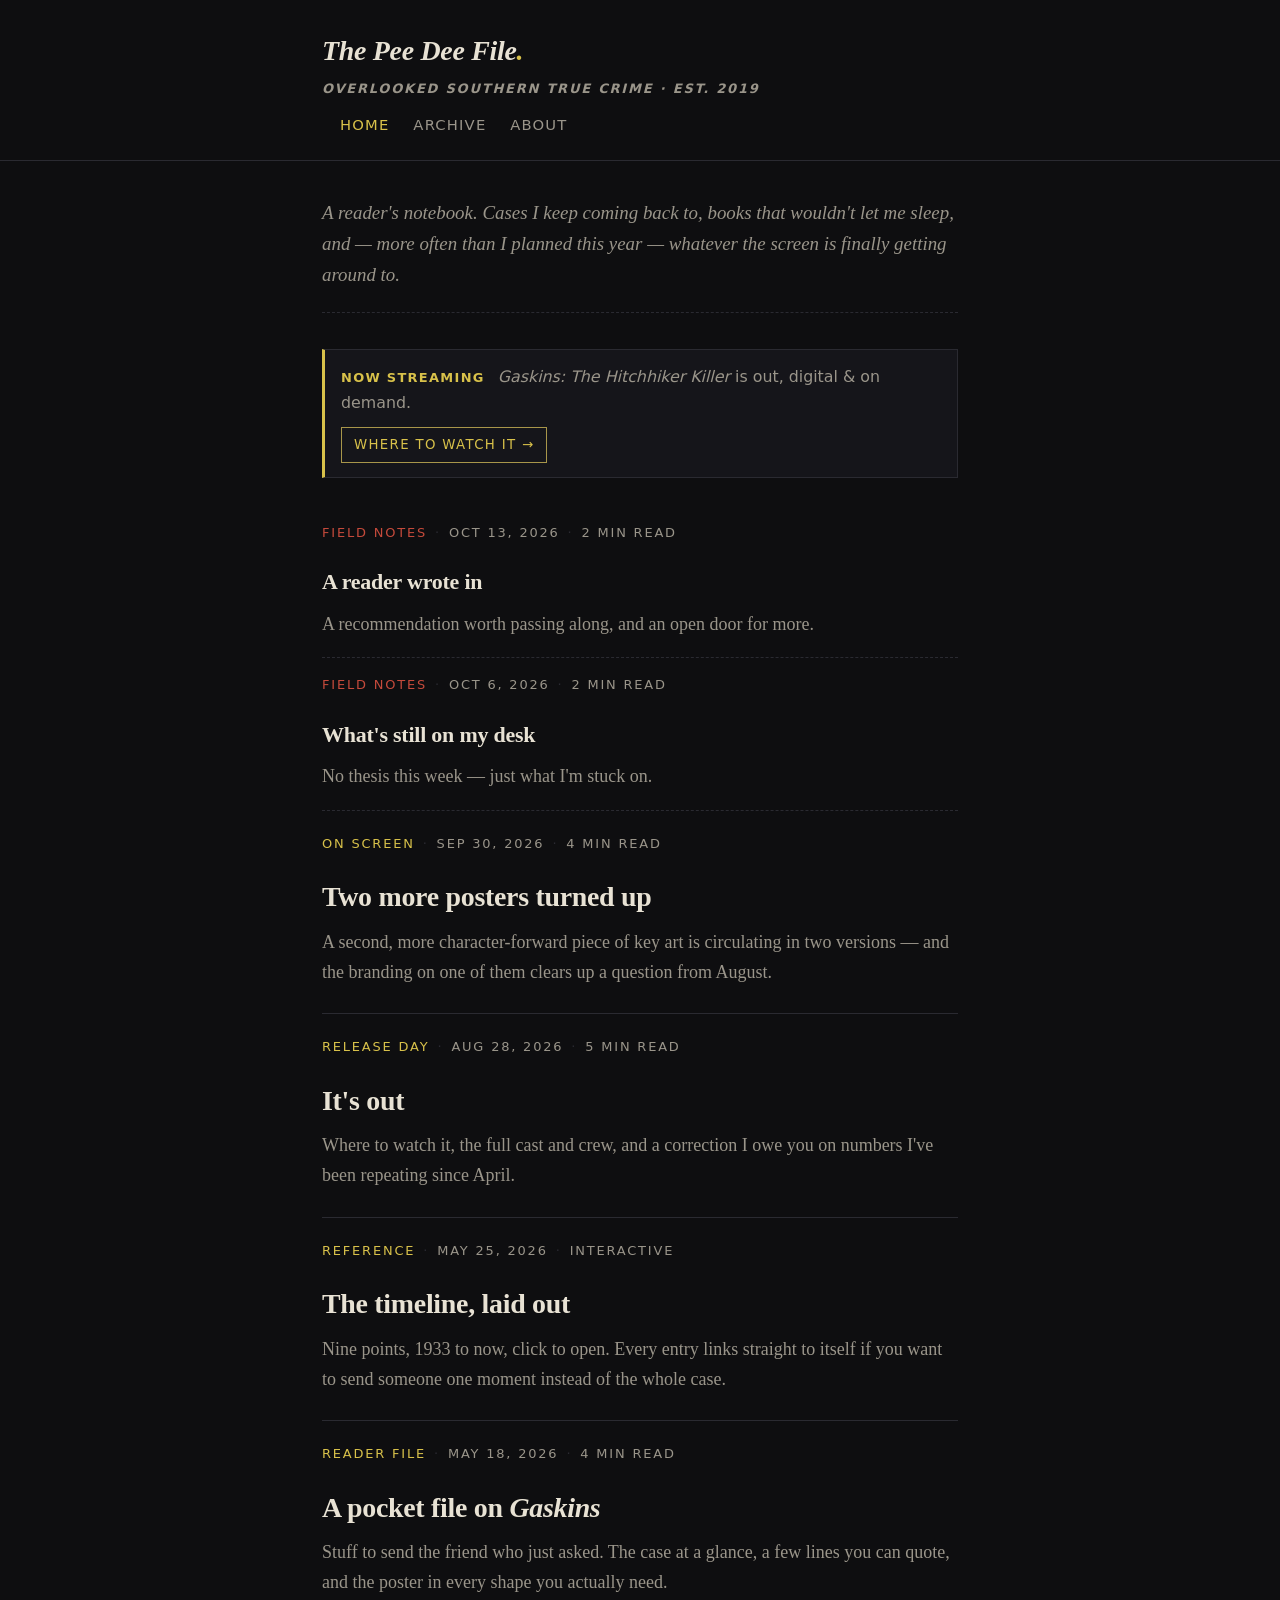
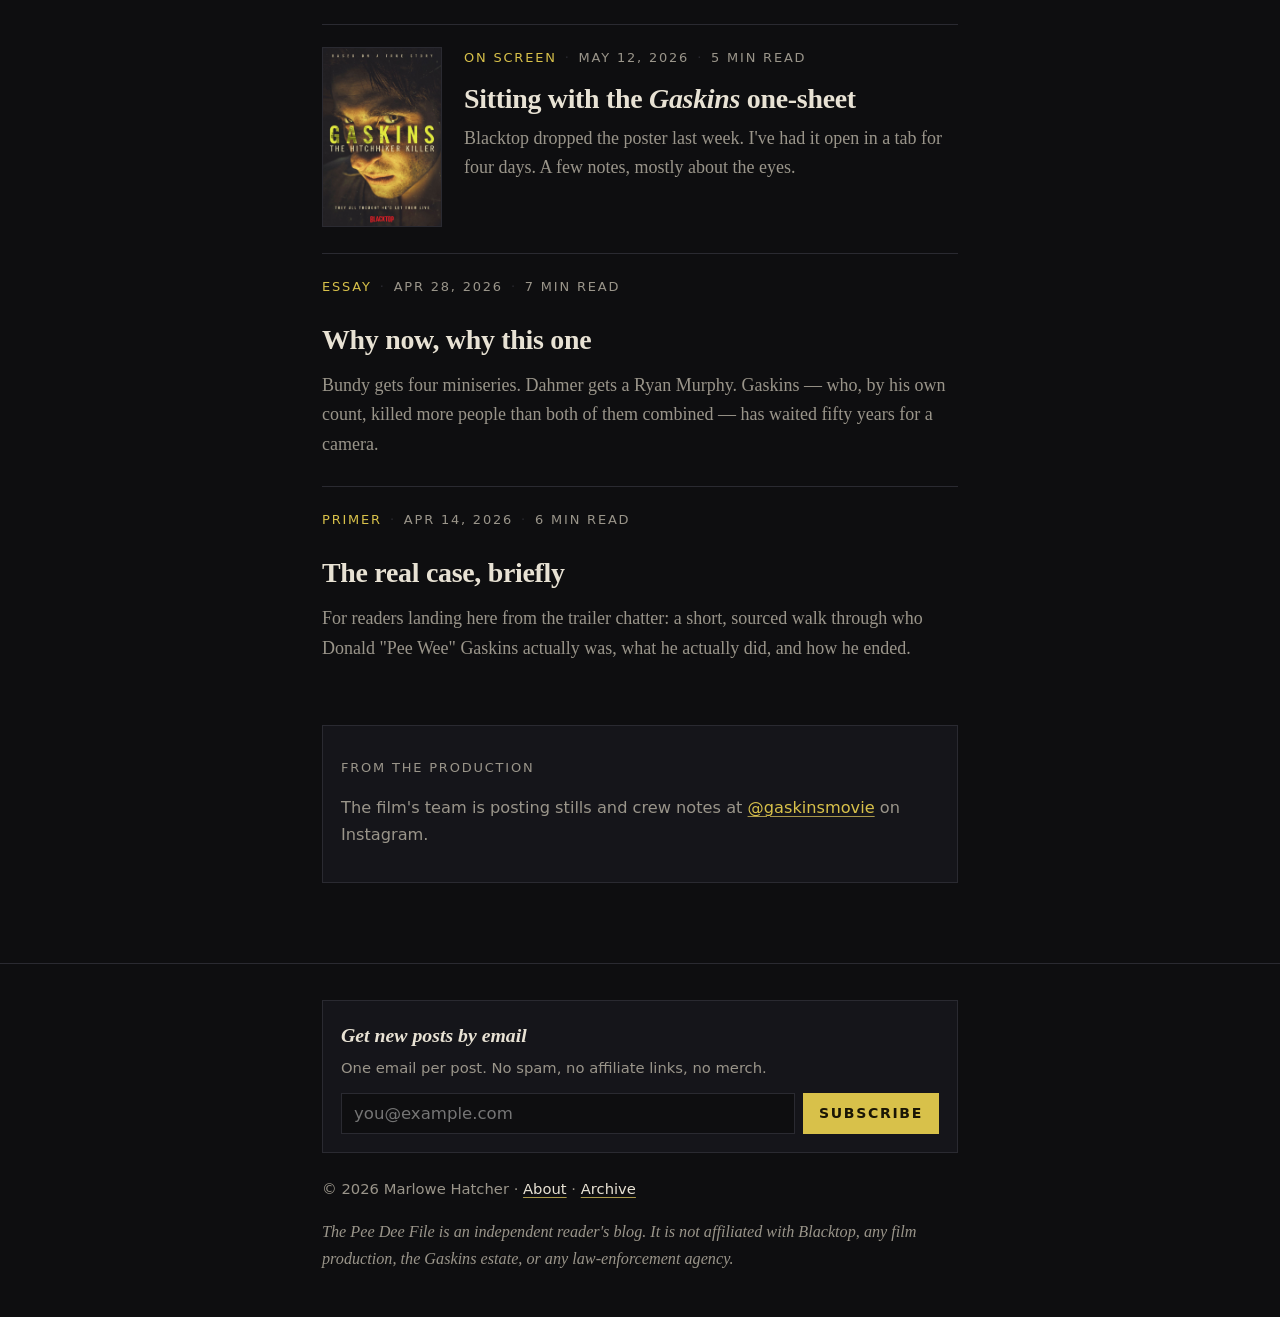
==== commit 9416e671: "Add "Field notes" short-form post format, two example entries A lighter, more frequent cadence along" ====
--- a/index.html
+++ b/index.html
@@ -12,8 +12,8 @@
   <meta property="og:type" content="website">
   <meta name="twitter:card" content="summary_large_image">
   <meta name="twitter:image" content="assets/kit/gaskins-og-1200x630.jpg">
-  <!-- Analytics: Plausible (swap data-domain for your own) -->
-  <script defer data-domain="peedeefile.example" src="https://plausible.io/js/script.js"></script>
+  <!-- Analytics: Plausible (swap data-domain if you move off GitHub Pages) -->
+  <script defer data-domain="therblizzardwizzard.github.io" src="https://plausible.io/js/script.js"></script>
 </head>
 <body>
   <header class="masthead">
@@ -36,6 +36,18 @@
       <span><strong>Now streaming</strong> <em>Gaskins: The Hitchhiker Killer</em> is out, digital &amp; on demand.</span>
       <a class="cta" href="posts/gaskins-out-now.html">Where to watch it →</a>
     </div>
+
+    <article class="post-card is-note">
+      <p class="post-meta"><span class="cat">Field notes</span><span class="sep">·</span><time datetime="2026-10-13">Oct 13, 2026</time><span class="sep">·</span>2 min read</p>
+      <h2><a href="posts/field-note-reader-mail.html">A reader wrote in</a></h2>
+      <p class="dek">A recommendation worth passing along, and an open door for more.</p>
+    </article>
+
+    <article class="post-card is-note">
+      <p class="post-meta"><span class="cat">Field notes</span><span class="sep">·</span><time datetime="2026-10-06">Oct 6, 2026</time><span class="sep">·</span>2 min read</p>
+      <h2><a href="posts/field-note-desk.html">What's still on my desk</a></h2>
+      <p class="dek">No thesis this week — just what I'm stuck on.</p>
+    </article>
 
     <article class="post-card">
       <p class="post-meta"><span class="cat">On screen</span><span class="sep">·</span><time datetime="2026-09-30">Sep 30, 2026</time><span class="sep">·</span>4 min read</p>
--- a/assets/css/style.css
+++ b/assets/css/style.css
@@ -151,6 +151,31 @@
   color: var(--muted);
   margin: 0;
   font-size: 1rem;
+}
+
+.post-card.is-note {
+  border-bottom-style: dashed;
+  padding: 16px 0 18px;
+}
+.post-card.is-note .post-meta .cat { color: var(--danger); }
+.post-card.is-note h2 { font-size: 1.22rem; }
+
+/* ── Field note (short-form post) ────────────────────────────*/
+.note-body {
+  font-family: var(--serif);
+  font-size: 1.05rem;
+}
+.note-body p { margin: 0 0 1.1em; }
+.note-tag {
+  display: inline-block;
+  font-family: var(--sans);
+  font-size: .68rem;
+  letter-spacing: .12em;
+  text-transform: uppercase;
+  color: var(--danger);
+  border: 1px solid var(--danger);
+  padding: 3px 9px;
+  margin-bottom: 18px;
 }
 
 /* ── Article ──────────────────────────────────────────────── */
